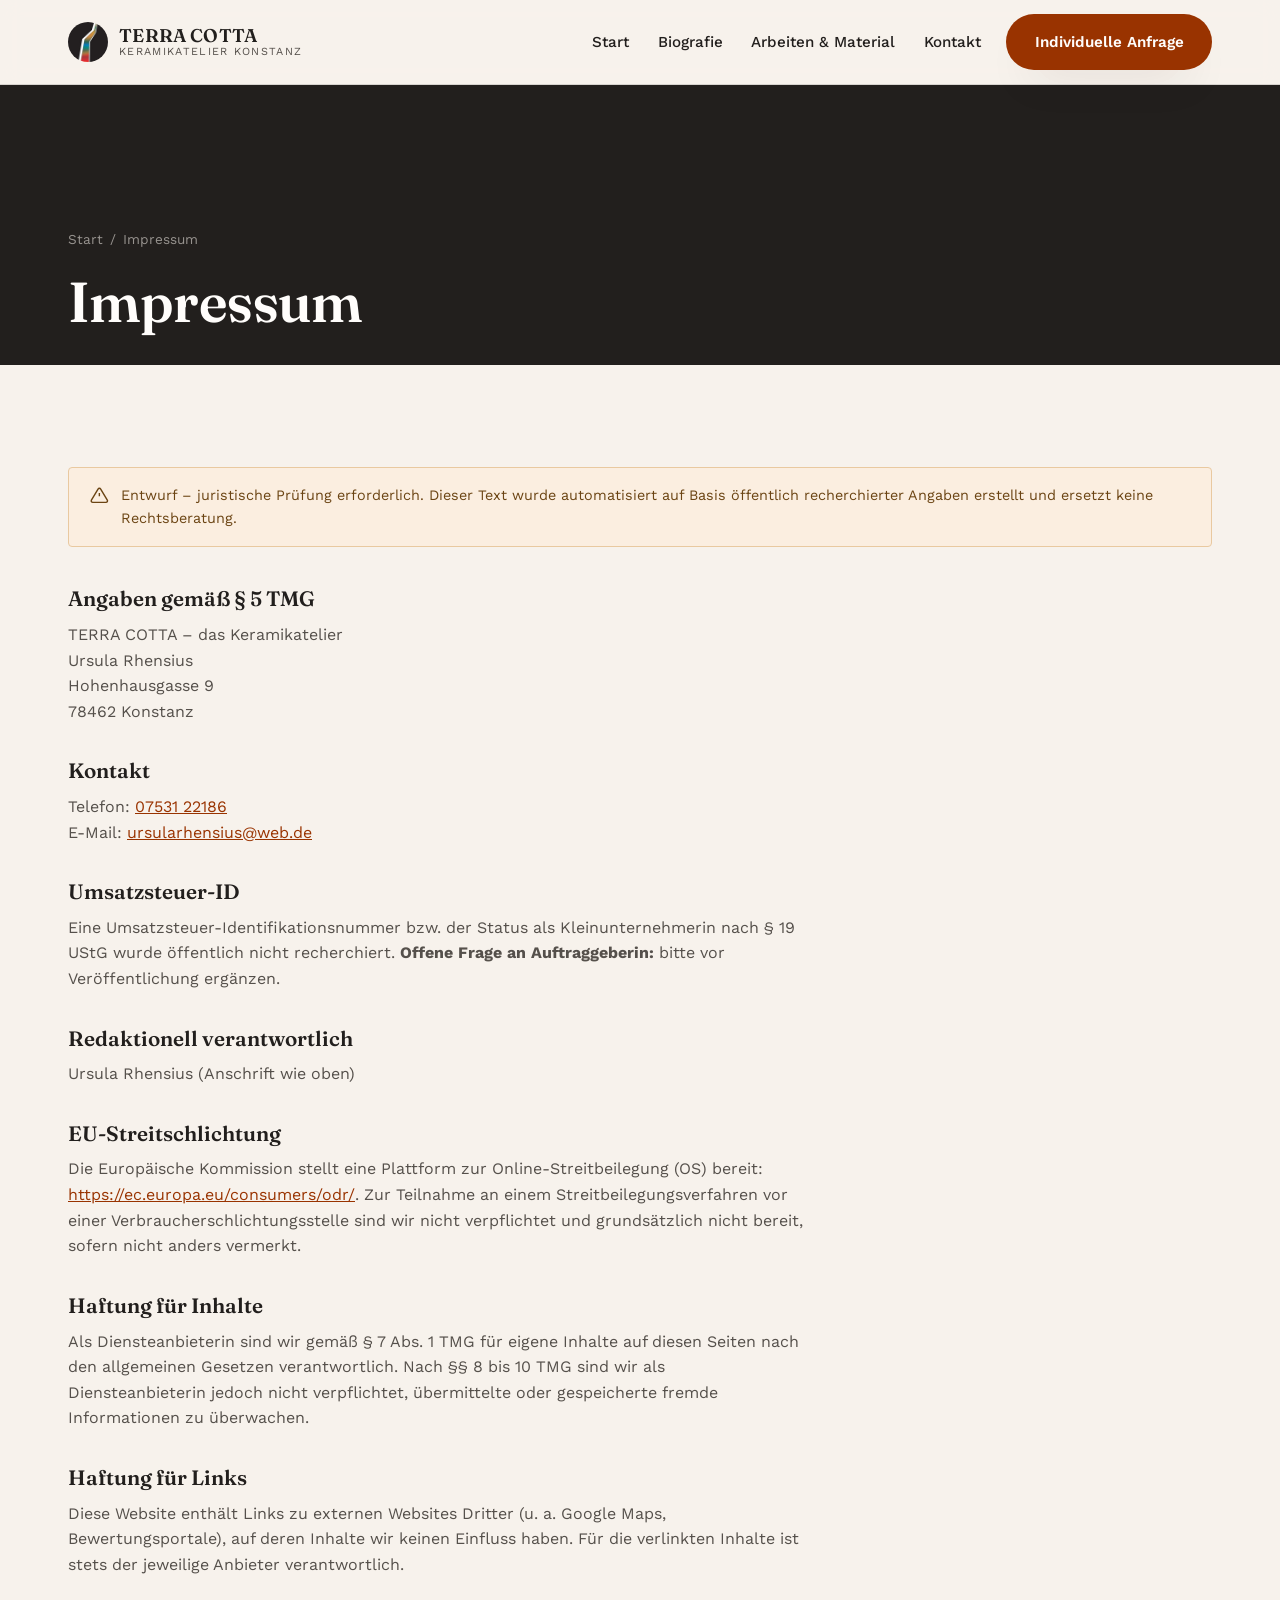
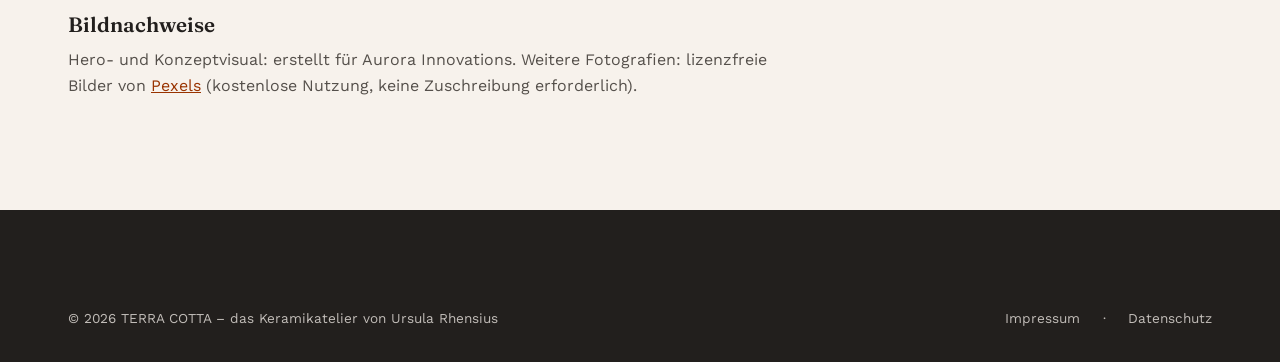
==== impressum.html @ 68149b25 "Initial commit: TERRA COTTA Keramikatelier Website Statische Website (HTML/CSS/Vanilla-JS) fuer das " ====
<!doctype html>
<html lang="de" class="no-js">
<head>
<meta charset="UTF-8">
<meta name="viewport" content="width=device-width, initial-scale=1">
<title>Impressum – TERRA COTTA Konstanz</title>
<meta name="robots" content="noindex">
<link rel="canonical" href="https://terra-cotta.aurora-innovations.de/impressum.html">
<meta name="theme-color" content="#221f1d">
<link rel="icon" href="/favicon.ico" sizes="any">
<link rel="icon" href="/assets/img/icon-32.png" type="image/png" sizes="32x32">
<link rel="stylesheet" href="/assets/css/style.css">
<script>document.documentElement.classList.remove('no-js');</script>
<!-- ENTWURF – JURISTISCHE PRÜFUNG ERFORDERLICH: automatisiert erstellter Entwurf
     auf Basis öffentlich recherchierter Angaben. Vor Veröffentlichung durch eine
     fachkundige Person pruefen (u.a. Umsatzsteuer-ID / Kleinunternehmerstatus). -->
</head>
<body>
<a class="skip-link" href="#main">Zum Inhalt springen</a>

<header class="site-header" data-site-header>
  <div class="container site-header__bar">
    <a class="brand" href="/">
      <img src="/assets/img/icon-180.png" alt="" width="40" height="40">
      <span class="brand__text">
        <span class="brand__name">TERRA COTTA</span>
        <span class="brand__sub">Keramikatelier Konstanz</span>
      </span>
    </a>
    <button class="nav-toggle" data-nav-toggle aria-expanded="false" aria-controls="primary-nav" aria-label="Menü öffnen">
      <svg viewBox="0 0 24 24" fill="none" stroke="currentColor" stroke-width="1.8" aria-hidden="true"><path d="M3 6h18M3 12h18M3 18h18"/></svg>
    </button>
    <nav class="primary-nav" id="primary-nav" data-nav aria-label="Hauptnavigation">
      <ul class="primary-nav__list">
        <li><a href="/">Start</a></li>
        <li><a href="/ueber-uns.html">Biografie</a></li>
        <li><a href="/arbeiten.html">Arbeiten&nbsp;&amp;&nbsp;Material</a></li>
        <li><a href="/kontakt.html">Kontakt</a></li>
      </ul>
    </nav>
    <a class="btn btn--primary header-cta" href="/kontakt.html">Individuelle Anfrage</a>
  </div>
  <div class="nav-scrim" data-nav-scrim></div>
</header>

<main id="main">
  <section class="page-hero" style="padding-bottom:2rem">
    <div class="container">
      <div class="breadcrumb"><a href="/">Start</a><span>/</span><span>Impressum</span></div>
      <h1>Impressum</h1>
    </div>
  </section>

  <section class="section">
    <div class="container">
      <div class="legal-notice">
        <svg viewBox="0 0 24 24" fill="none" stroke="currentColor" stroke-width="1.8" aria-hidden="true"><path d="M12 9v4M12 17h.01M10.3 3.9 1.8 18a2 2 0 0 0 1.7 3h17a2 2 0 0 0 1.7-3L13.7 3.9a2 2 0 0 0-3.4 0Z"/></svg>
        <span>Entwurf – juristische Prüfung erforderlich. Dieser Text wurde automatisiert auf Basis öffentlich recherchierter Angaben erstellt und ersetzt keine Rechtsberatung.</span>
      </div>

      <div class="legal-content">
        <h2>Angaben gemäß § 5 TMG</h2>
        <p>
          TERRA COTTA – das Keramikatelier<br>
          Ursula Rhensius<br>
          Hohenhausgasse 9<br>
          78462 Konstanz
        </p>

        <h2>Kontakt</h2>
        <p>
          Telefon: <a href="tel:+4975312186">07531 22186</a><br>
          E-Mail: <a href="mailto:ursularhensius@web.de">ursularhensius@web.de</a>
        </p>

        <h2>Umsatzsteuer-ID</h2>
        <p>Eine Umsatzsteuer-Identifikationsnummer bzw. der Status als Kleinunternehmerin nach § 19 UStG wurde öffentlich nicht recherchiert. <strong>Offene Frage an Auftraggeberin:</strong> bitte vor Veröffentlichung ergänzen.</p>

        <h2>Redaktionell verantwortlich</h2>
        <p>Ursula Rhensius (Anschrift wie oben)</p>

        <h2>EU-Streitschlichtung</h2>
        <p>Die Europäische Kommission stellt eine Plattform zur Online-Streitbeilegung (OS) bereit: <a href="https://ec.europa.eu/consumers/odr/" target="_blank" rel="noopener">https://ec.europa.eu/consumers/odr/</a>. Zur Teilnahme an einem Streitbeilegungsverfahren vor einer Verbraucherschlichtungsstelle sind wir nicht verpflichtet und grundsätzlich nicht bereit, sofern nicht anders vermerkt.</p>

        <h2>Haftung für Inhalte</h2>
        <p>Als Diensteanbieterin sind wir gemäß § 7 Abs. 1 TMG für eigene Inhalte auf diesen Seiten nach den allgemeinen Gesetzen verantwortlich. Nach §§ 8 bis 10 TMG sind wir als Diensteanbieterin jedoch nicht verpflichtet, übermittelte oder gespeicherte fremde Informationen zu überwachen.</p>

        <h2>Haftung für Links</h2>
        <p>Diese Website enthält Links zu externen Websites Dritter (u. a. Google Maps, Bewertungsportale), auf deren Inhalte wir keinen Einfluss haben. Für die verlinkten Inhalte ist stets der jeweilige Anbieter verantwortlich.</p>

        <h2>Bildnachweise</h2>
        <p>Hero- und Konzeptvisual: erstellt für Aurora Innovations. Weitere Fotografien: lizenzfreie Bilder von <a href="https://www.pexels.com/license/" target="_blank" rel="noopener">Pexels</a> (kostenlose Nutzung, keine Zuschreibung erforderlich).</p>
      </div>
    </div>
  </section>
</main>

<footer class="site-footer">
  <div class="container">
    <div class="footer-bottom">
      <span>© <span id="year">2026</span> TERRA COTTA – das Keramikatelier von Ursula Rhensius</span>
      <span class="footer-bottom__links"><a href="/impressum.html">Impressum</a> · <a href="/datenschutz.html">Datenschutz</a></span>
    </div>
  </div>
</footer>
<script src="/assets/js/main.js" defer></script>
</body>
</html>
---- assets/css/style.css ----
/* =========================================================================
   TERRA COTTA - das Keramikatelier von Ursula Rhensius
   Design-System: warmes Editorial, handwerklich, ruhig.
   ========================================================================= */

@import url("fonts.css");

/* --- Reset ------------------------------------------------------------- */
*, *::before, *::after { box-sizing: border-box; }
html { -webkit-text-size-adjust: 100%; scroll-behavior: smooth; }
@media (prefers-reduced-motion: reduce) {
  html { scroll-behavior: auto; }
}
body { margin: 0; }
img, picture, svg { display: block; max-width: 100%; height: auto; }
h1, h2, h3, h4, p, figure { margin: 0; }
ul { margin: 0; padding: 0; list-style: none; }
a { color: inherit; text-decoration: none; }
button { font: inherit; color: inherit; background: none; border: 0; cursor: pointer; }
input, textarea, select { font: inherit; color: inherit; }

/* --- Design Tokens ------------------------------------------------------ */
:root {
  /* Farben: aus der echten Website (#993300 Ueberschrift, #808080 Text) und
     dem tatsaechlichen Firmenlogo per Pixel-Sampling abgeleitet, siehe
     phase2_markenanalyse.md */
  --ink: #221f1d;
  --ink-soft: #55504b;
  --paper: #f7f2ec;
  --paper-alt: #ece2d4;
  --paper-deep: #ddcfbb;
  --line: rgba(34, 31, 29, 0.14);
  --terracotta: #993300;
  --terracotta-dark: #732600;
  --amber: #c46627;
  --petrol: #0e6f8e;
  --rust: #a3272c;
  --white: #fffdfb;

  --font-serif: "Fraunces", "Iowan Old Style", Georgia, serif;
  --font-sans: "Work Sans", system-ui, -apple-system, "Segoe UI", sans-serif;

  --container: 1240px;
  --gutter: clamp(1.25rem, 4vw, 3rem);
  --radius: 4px;
  --shadow-soft: 0 20px 45px -25px rgba(34, 22, 12, 0.45);

  --ease: cubic-bezier(0.22, 0.61, 0.36, 1);
}

:root[data-theme="dark"], :root:not([data-theme="light"]) {
  color-scheme: light;
}

/* --- Basistypografie ----------------------------------------------------- */
body {
  font-family: var(--font-sans);
  font-size: 1rem;
  line-height: 1.6;
  color: var(--ink);
  background: var(--paper);
  font-weight: 400;
}

h1, h2, h3, h4 { font-family: var(--font-serif); font-weight: 600; line-height: 1.12; color: var(--ink); }
h1 { font-size: clamp(2.4rem, 4.4vw, 4.1rem); letter-spacing: -0.01em; }
h2 { font-size: clamp(1.9rem, 3vw, 2.7rem); }
h3 { font-size: clamp(1.3rem, 1.8vw, 1.6rem); }
h4 { font-size: 1.05rem; font-family: var(--font-sans); font-weight: 600; text-transform: uppercase; letter-spacing: 0.08em; }

p { color: var(--ink-soft); }
.lede { font-size: clamp(1.05rem, 1.4vw, 1.25rem); color: var(--ink-soft); max-width: 46em; }

.eyebrow {
  display: inline-flex;
  align-items: center;
  gap: 0.6em;
  font-size: 0.78rem;
  font-weight: 600;
  letter-spacing: 0.18em;
  text-transform: uppercase;
  color: var(--terracotta);
}
.eyebrow::before {
  content: "";
  width: 1.6em;
  height: 1px;
  background: currentColor;
}

.italic-lead { font-family: var(--font-serif); font-style: italic; font-weight: 500; }

/* --- Layout-Hilfen -------------------------------------------------------- */
.container { max-width: var(--container); margin-inline: auto; padding-inline: var(--gutter); }
.section { padding-block: clamp(3.5rem, 8vw, 7rem); }
.section--alt { background: var(--paper-alt); }
.section--ink { background: var(--ink); color: var(--paper); }
.section--ink p { color: rgba(247, 242, 236, 0.75); }
.section--ink h2 { color: var(--paper); }
.section-head { max-width: 40em; margin-bottom: clamp(2rem, 5vw, 3.5rem); }
.section-head--center { margin-inline: auto; text-align: center; }
.stack { display: flex; flex-direction: column; gap: 1rem; }
.visually-hidden {
  position: absolute; width: 1px; height: 1px; padding: 0; margin: -1px;
  overflow: hidden; clip: rect(0,0,0,0); white-space: nowrap; border: 0;
}

.skip-link {
  position: fixed; top: -100%; left: 1rem; z-index: 1000;
  background: var(--ink); color: var(--paper); padding: 0.8em 1.2em;
  border-radius: var(--radius); transition: top 0.2s var(--ease);
}
.skip-link:focus { top: 1rem; }

:focus-visible { outline: 3px solid var(--petrol); outline-offset: 3px; }

/* --- Buttons -------------------------------------------------------------- */
.btn {
  display: inline-flex; align-items: center; gap: 0.6em;
  padding: 0.95em 1.8em;
  border-radius: 999px;
  font-weight: 600; font-size: 0.95rem;
  border: 1px solid transparent;
  transition: transform 0.25s var(--ease), background 0.25s var(--ease), color 0.25s var(--ease), box-shadow 0.25s var(--ease);
  white-space: nowrap;
}
.btn svg { width: 1.1em; height: 1.1em; transition: transform 0.25s var(--ease); flex-shrink: 0; }
.btn:hover svg, .btn:focus-visible svg { transform: translateX(3px); }
.btn--primary { background: var(--terracotta); color: var(--white); box-shadow: var(--shadow-soft); }
.btn--primary:hover, .btn--primary:focus-visible { background: var(--terracotta-dark); transform: translateY(-2px); }
.btn--ghost { border-color: currentColor; color: var(--ink); }
.btn--ghost:hover, .btn--ghost:focus-visible { background: var(--ink); color: var(--paper); }
.btn--ghost-light { border-color: rgba(247,242,236,0.55); color: var(--paper); }
.btn--ghost-light:hover, .btn--ghost-light:focus-visible { background: var(--paper); color: var(--ink); }
.btn--link { padding: 0; border-radius: 0; position: relative; color: var(--terracotta); }
.btn--link::after {
  content: ""; position: absolute; left: 0; right: 0; bottom: -0.2em; height: 2px;
  background: currentColor; transform: scaleX(0.3); transform-origin: left; transition: transform 0.3s var(--ease);
}
.btn--link:hover::after, .btn--link:focus-visible::after { transform: scaleX(1); }

/* =========================================================================
   Header / Navigation
   ========================================================================= */
.site-header {
  position: sticky; top: 0; z-index: 100;
  background: rgba(247, 242, 236, 0.88);
  backdrop-filter: blur(10px);
  -webkit-backdrop-filter: blur(10px);
  border-bottom: 1px solid var(--line);
}
.site-header__bar {
  display: flex; align-items: center; justify-content: space-between;
  gap: 1.5rem; padding-block: 0.9rem;
}
.brand {
  display: flex; align-items: center; gap: 0.7rem;
  margin-right: auto;
  flex-shrink: 0;
}
.brand img { width: 40px; height: 40px; border-radius: 50%; }
.brand__text { display: flex; flex-direction: column; line-height: 1.1; }
.brand__name { font-family: var(--font-serif); font-weight: 600; font-size: 1.15rem; letter-spacing: 0.01em; white-space: nowrap; }
.brand__sub { font-size: 0.68rem; letter-spacing: 0.12em; text-transform: uppercase; color: var(--ink-soft); white-space: nowrap; }

.nav-toggle {
  display: none;
  width: 44px; height: 44px; border-radius: 50%;
  align-items: center; justify-content: center;
  border: 1px solid var(--line);
  flex-shrink: 0;
}
.nav-toggle svg { width: 20px; height: 20px; }

.primary-nav__list {
  display: flex;
  align-items: center;
  gap: clamp(1.1rem, 2vw, 2.1rem);
}
.primary-nav__list a {
  display: inline-block;
  white-space: nowrap;
  font-size: 0.95rem;
  font-weight: 500;
  padding: 0.4em 0.1em;
  position: relative;
}
.primary-nav__list a::after {
  content: ""; position: absolute; left: 0; right: 0; bottom: -2px; height: 2px;
  background: var(--terracotta); transform: scaleX(0); transform-origin: left;
  transition: transform 0.25s var(--ease);
}
.primary-nav__list a:hover::after,
.primary-nav__list a:focus-visible::after,
.primary-nav__list a[aria-current="page"]::after { transform: scaleX(1); }
.primary-nav__list a[aria-current="page"] { color: var(--terracotta); }

.header-cta { flex-shrink: 0; }

@media (max-width: 860px) {
  .nav-toggle { display: inline-flex; }
  .header-cta.btn { display: none; }
  .primary-nav {
    position: fixed; inset: 0 0 0 auto; width: min(84vw, 360px);
    background: var(--paper); padding: 6rem 2rem 2rem;
    transform: translateX(100%); transition: transform 0.35s var(--ease);
    box-shadow: -30px 0 60px -30px rgba(0,0,0,0.35);
  }
  .primary-nav[data-open="true"] { transform: translateX(0); }
  .primary-nav__list { flex-direction: column; align-items: flex-start; gap: 1.6rem; }
  .primary-nav__list a { font-size: 1.15rem; }
  .nav-scrim {
    position: fixed; inset: 0; background: rgba(20,16,12,0.4); opacity: 0;
    pointer-events: none; transition: opacity 0.3s var(--ease); z-index: 90;
  }
  .nav-scrim[data-open="true"] { opacity: 1; pointer-events: auto; }
}

/* =========================================================================
   Hero
   ========================================================================= */
.hero {
  position: relative;
  overflow: hidden;
  background: var(--ink);
  color: var(--paper);
  min-height: min(92vh, 880px);
  display: flex;
  align-items: stretch;
}
.hero__stage {
  position: absolute; inset: 0;
  overflow: hidden;
}
.hero__layer {
  position: absolute; inset: -6%;
  width: 112%; height: 112%;
  object-fit: cover;
  object-position: right center;
  will-change: transform;
}
.hero__layer--bg {
  filter: saturate(0.95);
  transform: scale(1.08);
}
.hero__layer--plate {
  transform: scale(1.02);
}
.hero__glow {
  position: absolute; inset: 0;
  mix-blend-mode: screen;
  opacity: 0.55;
  background: radial-gradient(38em 30em at 30% 40%, rgba(255, 214, 160, 0.55), transparent 60%);
  clip-path: polygon(38% 0, 100% 0, 100% 100%, 42% 100%);
  transform: translate3d(0,0,0);
  pointer-events: none;
}
.hero__scrim {
  position: absolute; inset: 0;
  background:
    linear-gradient(100deg, rgba(17,14,11,0.94) 0%, rgba(17,14,11,0.75) 34%, rgba(17,14,11,0.18) 56%, rgba(17,14,11,0.05) 68%),
    linear-gradient(0deg, rgba(10,8,6,0.55) 0%, transparent 30%);
  pointer-events: none;
}
.hero__content {
  position: relative; z-index: 2;
  display: flex; flex-direction: column; justify-content: center;
  gap: 1.6rem;
  padding-block: clamp(6rem, 14vh, 9rem);
  max-width: 34rem;
}
.hero .eyebrow { color: #f0c894; }
.hero h1 { color: var(--white); }
.hero h1 em { font-style: italic; color: #f0c894; }
.hero__lede { color: rgba(247, 242, 236, 0.82); font-size: clamp(1.05rem, 1.5vw, 1.2rem); max-width: 30em; }
.hero__actions { display: flex; flex-wrap: wrap; gap: 1rem; margin-top: 0.6rem; }
.hero__meta { display: flex; flex-wrap: wrap; gap: 1.5rem; margin-top: 1.4rem; font-size: 0.85rem; color: rgba(247,242,236,0.65); }
.hero__meta span { display: flex; align-items: center; gap: 0.5em; }
.hero__meta svg { width: 1.1em; height: 1.1em; flex-shrink: 0; }

.hero__scrolldown {
  position: absolute; bottom: 1.8rem; left: 50%; transform: translateX(-50%);
  z-index: 2; display: flex; flex-direction: column; align-items: center; gap: 0.5rem;
  color: rgba(247,242,236,0.7); font-size: 0.7rem; letter-spacing: 0.14em; text-transform: uppercase;
}
.hero__scrolldown span.line { width: 1px; height: 34px; background: currentColor; overflow: hidden; position: relative; }
.hero__scrolldown span.line::after {
  content: ""; position: absolute; top: -100%; left: 0; width: 100%; height: 100%;
  background: #f0c894; animation: scrollpulse 2.2s var(--ease) infinite;
}
@keyframes scrollpulse { 0% { top: -100%; } 60% { top: 100%; } 100% { top: 100%; } }

.no-js .hero__layer--plate { position: static; width: 100%; height: auto; inset: auto; }
.no-js .hero__layer--bg, .no-js .hero__glow { display: none; }
.no-js .hero__stage { position: relative; }

@media (prefers-reduced-motion: reduce) {
  .hero__scrolldown span.line::after { animation: none; display: none; }
}

@media (max-width: 720px) {
  .hero { min-height: auto; }
  .hero__content { padding-block: 7.5rem 3.5rem; max-width: none; }
  .hero__layer { object-position: 68% center; }
  .hero__scrim {
    background:
      linear-gradient(180deg, rgba(17,14,11,0.55) 0%, rgba(17,14,11,0.94) 62%, rgba(17,14,11,0.97) 100%);
  }
  .hero__glow { clip-path: none; opacity: 0.35; }
}

/* =========================================================================
   Intro / Werke-Teaser
   ========================================================================= */
.intro-grid {
  display: grid; grid-template-columns: repeat(12, 1fr); gap: clamp(1.5rem, 3vw, 2.5rem);
  align-items: start;
}
.intro-grid .section-head { grid-column: 1 / span 7; margin-bottom: 0; }
.intro-grid .intro-figures { grid-column: 8 / span 5; }
.stat-row { display: flex; gap: clamp(1.5rem, 4vw, 3rem); flex-wrap: wrap; margin-top: 1rem; }
.stat { display: flex; flex-direction: column; }
.stat strong { font-family: var(--font-serif); font-size: clamp(2rem, 3.2vw, 2.8rem); color: var(--terracotta); line-height: 1; }
.stat span { font-size: 0.85rem; color: var(--ink-soft); margin-top: 0.4rem; }

.card-grid { display: grid; grid-template-columns: repeat(3, 1fr); gap: clamp(1.25rem, 2.5vw, 2rem); }
.work-card { position: relative; border-radius: var(--radius); overflow: hidden; aspect-ratio: 4/5; background: var(--paper-deep); }
.work-card img { width: 100%; height: 100%; object-fit: cover; transition: transform 0.6s var(--ease); }
.work-card:hover img, .work-card:focus-within img { transform: scale(1.06); }
.work-card figcaption {
  position: absolute; inset-inline: 0; bottom: 0; padding: 1.4rem 1.2rem;
  background: linear-gradient(0deg, rgba(20,16,12,0.85), transparent 80%);
  color: var(--white); font-size: 0.9rem; font-weight: 500;
}

@media (max-width: 900px) {
  .intro-grid .section-head, .intro-grid .intro-figures { grid-column: 1 / -1; }
  .card-grid { grid-template-columns: repeat(2, 1fr); }
}
@media (max-width: 560px) {
  .card-grid { grid-template-columns: 1fr; }
}

/* =========================================================================
   Split-Sektion (Material / Handwerk)
   ========================================================================= */
.split {
  display: grid; grid-template-columns: 1fr 1fr; gap: clamp(2rem, 5vw, 4.5rem);
  align-items: center;
}
.split--reverse .split__media { order: 2; }
.split__media { position: relative; }
.split__media img { border-radius: var(--radius); width: 100%; box-shadow: var(--shadow-soft); }
.split__media .badge {
  position: absolute; bottom: -1.4rem; left: -1.4rem;
  background: var(--white); border-radius: var(--radius);
  padding: 1rem 1.3rem; box-shadow: var(--shadow-soft);
  font-family: var(--font-serif); font-weight: 600; font-size: 0.95rem;
  max-width: 13rem;
}
.split__body { display: flex; flex-direction: column; gap: 1.1rem; }
.split__list { display: flex; flex-direction: column; gap: 0.9rem; margin-top: 0.4rem; }
.split__list li { display: flex; gap: 0.8em; align-items: flex-start; color: var(--ink-soft); }
.split__list svg { width: 1.3em; height: 1.3em; color: var(--terracotta); flex-shrink: 0; margin-top: 0.15em; }

@media (max-width: 780px) {
  .split { grid-template-columns: 1fr; }
  .split--reverse .split__media { order: 0; }
  .split__media .badge { left: 1rem; bottom: -1.2rem; }
}

/* =========================================================================
   Zitat / Bewertung
   ========================================================================= */
.quote {
  max-width: 46em; margin-inline: auto; text-align: center;
}
.quote blockquote {
  font-family: var(--font-serif); font-style: italic; font-weight: 500;
  font-size: clamp(1.5rem, 3vw, 2.2rem); line-height: 1.35; margin: 0 0 1.2rem;
}
.quote cite { font-style: normal; font-size: 0.9rem; color: rgba(247,242,236,0.7); display: block; }
.quote__stars { display: flex; justify-content: center; gap: 0.2rem; margin-bottom: 1.4rem; color: #f0c894; }
.quote__stars svg { width: 1.2rem; height: 1.2rem; }

/* =========================================================================
   Öffnungszeiten + Karte
   ========================================================================= */
.visit-grid {
  display: grid; grid-template-columns: 1fr 1fr; gap: clamp(2rem, 4vw, 3.5rem);
}
.info-list { display: flex; flex-direction: column; gap: 1.4rem; margin-top: 1.5rem; }
.info-list__item { display: flex; gap: 1rem; }
.info-list__item svg { width: 1.4em; height: 1.4em; color: var(--terracotta); flex-shrink: 0; margin-top: 0.15em; }
.info-list__item h4 { margin-bottom: 0.3rem; color: var(--ink); letter-spacing: 0.06em; }
.hours-table { width: 100%; border-collapse: collapse; margin-top: 0.3rem; }
.hours-table td { padding: 0.35em 0; border-bottom: 1px dashed var(--line); font-size: 0.95rem; }
.hours-table td:last-child { text-align: right; color: var(--ink); font-weight: 500; }
.hours-table tr:last-child td { border-bottom: none; }

.map-frame {
  position: relative; border-radius: var(--radius); overflow: hidden;
  aspect-ratio: 4/3; background: var(--paper-deep);
  box-shadow: var(--shadow-soft);
}
.map-frame iframe { position: absolute; inset: 0; width: 100%; height: 100%; border: 0; }
.map-frame__fallback {
  position: absolute; inset: 0; display: flex; flex-direction: column;
  align-items: flex-start; justify-content: flex-end; gap: 0.6rem;
  padding: 1.6rem; background:
    linear-gradient(160deg, var(--paper-deep), var(--paper-alt));
}
.map-frame__fallback svg { width: 2.2rem; height: 2.2rem; color: var(--terracotta); }

@media (max-width: 780px) {
  .visit-grid { grid-template-columns: 1fr; }
}

/* =========================================================================
   FAQ
   ========================================================================= */
.faq-list { max-width: 52em; margin-inline: auto; border-top: 1px solid var(--line); }
.faq-item { border-bottom: 1px solid var(--line); }
.faq-item__q {
  width: 100%; display: flex; align-items: center; justify-content: space-between;
  gap: 1rem; padding: 1.4rem 0.2rem; text-align: left;
  font-family: var(--font-serif); font-size: 1.15rem; font-weight: 600;
}
.faq-item__q svg { width: 1.3rem; height: 1.3rem; flex-shrink: 0; transition: transform 0.3s var(--ease); color: var(--terracotta); }
.faq-item[data-open="true"] .faq-item__q svg { transform: rotate(45deg); }
.faq-item__a {
  overflow: hidden; max-height: 0; transition: max-height 0.35s var(--ease);
}
.faq-item__a p { padding: 0 0.2rem 1.5rem; max-width: 42em; }
.faq-item[data-open="true"] .faq-item__a { max-height: 20em; }

/* =========================================================================
   CTA-Band
   ========================================================================= */
.cta-band {
  display: flex; flex-wrap: wrap; align-items: center; justify-content: space-between;
  gap: 2rem; padding: clamp(2.5rem, 5vw, 4rem); border-radius: var(--radius);
  background: linear-gradient(120deg, var(--terracotta), var(--terracotta-dark));
  color: var(--white);
}
.cta-band h2 { color: var(--white); max-width: 22em; }
.cta-band__actions { display: flex; gap: 1rem; flex-wrap: wrap; }

/* =========================================================================
   Footer
   ========================================================================= */
.site-footer { background: var(--ink); color: rgba(247,242,236,0.75); padding-block: clamp(3rem, 6vw, 4.5rem) 2rem; }
.footer-grid {
  display: grid; grid-template-columns: 1.4fr 1fr 1fr 1fr; gap: 2.5rem;
  padding-bottom: 2.5rem; border-bottom: 1px solid rgba(247,242,236,0.14);
}
.footer-brand { display: flex; align-items: center; gap: 0.7rem; margin-bottom: 1rem; }
.footer-brand img { width: 38px; height: 38px; border-radius: 50%; }
.footer-brand strong { font-family: var(--font-serif); color: var(--paper); font-size: 1.1rem; }
.footer-col h4 { color: rgba(247,242,236,0.5); margin-bottom: 1rem; }
.footer-col ul { display: flex; flex-direction: column; gap: 0.7rem; }
.footer-col a:hover, .footer-col a:focus-visible { color: var(--paper); }
.footer-bottom { display: flex; flex-wrap: wrap; justify-content: space-between; gap: 1rem; padding-top: 1.6rem; font-size: 0.85rem; }
.footer-bottom__links { display: flex; gap: 1.4rem; }

@media (max-width: 860px) {
  .footer-grid { grid-template-columns: 1fr 1fr; }
}
@media (max-width: 520px) {
  .footer-grid { grid-template-columns: 1fr; }
}

/* =========================================================================
   Seiten-Hero (Unterseiten)
   ========================================================================= */
.page-hero {
  background: var(--ink); color: var(--paper);
  padding-block: clamp(6.5rem, 16vh, 9rem) clamp(3rem, 6vw, 4.5rem);
}
.page-hero .eyebrow { color: #f0c894; }
.page-hero h1 { color: var(--white); }
.page-hero .lede { color: rgba(247,242,236,0.78); }
.breadcrumb { display: flex; gap: 0.5em; font-size: 0.85rem; color: rgba(247,242,236,0.55); margin-bottom: 1.2rem; }
.breadcrumb a:hover { color: var(--paper); }

/* =========================================================================
   Biografie / Timeline
   ========================================================================= */
.timeline { position: relative; max-width: 48em; margin-inline: auto; padding-left: 2.2rem; }
.timeline::before { content: ""; position: absolute; left: 0.4rem; top: 0.4rem; bottom: 0.4rem; width: 2px; background: var(--line); }
.timeline-item { position: relative; padding-bottom: 2.6rem; }
.timeline-item:last-child { padding-bottom: 0; }
.timeline-item::before {
  content: ""; position: absolute; left: -2.2rem; top: 0.35rem; width: 0.9rem; height: 0.9rem;
  border-radius: 50%; background: var(--terracotta); border: 3px solid var(--paper); box-shadow: 0 0 0 1px var(--line);
}
.timeline-item time { display: block; font-weight: 600; color: var(--terracotta); margin-bottom: 0.3rem; font-size: 0.9rem; letter-spacing: 0.04em; }

/* =========================================================================
   Arbeiten / Galerie
   ========================================================================= */
.filter-bar { display: flex; flex-wrap: wrap; gap: 0.7rem; margin-bottom: clamp(2rem, 4vw, 2.8rem); }
.filter-bar button {
  padding: 0.6em 1.2em; border-radius: 999px; border: 1px solid var(--line);
  font-size: 0.88rem; font-weight: 500; transition: all 0.25s var(--ease);
}
.filter-bar button[aria-pressed="true"] { background: var(--ink); color: var(--paper); border-color: var(--ink); }
.filter-bar button:hover { border-color: var(--ink); }

.gallery-grid { display: grid; grid-template-columns: repeat(3, 1fr); gap: clamp(1rem, 2.5vw, 1.75rem); }
.gallery-item { border-radius: var(--radius); overflow: hidden; position: relative; }
.gallery-item img { width: 100%; height: 100%; object-fit: cover; aspect-ratio: 4/5; transition: transform 0.6s var(--ease); }
.gallery-item:hover img { transform: scale(1.05); }
.gallery-item[data-size="tall"] { grid-row: span 2; }
.gallery-item[data-size="tall"] img { aspect-ratio: 4/8.4; }
.gallery-item figcaption {
  position: absolute; inset-inline: 0; bottom: 0; padding: 1.2rem;
  background: linear-gradient(0deg, rgba(20,16,12,0.82), transparent 75%);
  color: var(--white); font-size: 0.85rem;
  opacity: 0; transform: translateY(6px); transition: all 0.3s var(--ease);
}
.gallery-item:hover figcaption, .gallery-item:focus-within figcaption { opacity: 1; transform: translateY(0); }

@media (max-width: 900px) { .gallery-grid { grid-template-columns: repeat(2, 1fr); } }
@media (max-width: 560px) {
  .gallery-grid { grid-template-columns: 1fr; }
  .gallery-item[data-size="tall"] { grid-row: auto; }
  .gallery-item[data-size="tall"] img { aspect-ratio: 4/5; }
}

.material-steps { display: grid; grid-template-columns: repeat(3, 1fr); gap: clamp(1.5rem, 3vw, 2rem); margin-top: 2rem; }
.material-steps__item { padding: 1.8rem; background: var(--white); border-radius: var(--radius); border: 1px solid var(--line); }
.material-steps__item strong { font-family: var(--font-serif); font-size: 1.6rem; color: var(--terracotta); display: block; margin-bottom: 0.6rem; }
@media (max-width: 780px) { .material-steps { grid-template-columns: 1fr; } }

/* =========================================================================
   Kontakt
   ========================================================================= */
.contact-grid {
  display: grid; grid-template-columns: 1fr 1fr; gap: clamp(2rem, 4vw, 4rem);
  align-items: start;
}
.contact-form { display: flex; flex-direction: column; gap: 1.1rem; }
.form-row { display: flex; flex-direction: column; gap: 0.4rem; }
.form-row label { font-size: 0.85rem; font-weight: 600; letter-spacing: 0.03em; }
.form-row input, .form-row textarea {
  padding: 0.85em 1em; border: 1px solid var(--line); border-radius: var(--radius);
  background: var(--white); transition: border-color 0.2s var(--ease), box-shadow 0.2s var(--ease);
}
.form-row input:focus, .form-row textarea:focus { border-color: var(--terracotta); box-shadow: 0 0 0 3px rgba(153,51,0,0.12); outline: none; }
.form-note { font-size: 0.82rem; color: var(--ink-soft); }
.honeypot { position: absolute; left: -9999px; top: -9999px; }

.booking-card {
  border: 1px solid var(--line); border-radius: var(--radius); padding: 1.8rem;
  background: var(--white); display: flex; flex-direction: column; gap: 1rem;
}
.booking-embed {
  border: 1px dashed var(--line); border-radius: var(--radius);
  min-height: 220px; display: flex; align-items: center; justify-content: center;
  flex-direction: column; gap: 0.7rem; text-align: center; padding: 1.5rem;
  background: var(--paper-alt); color: var(--ink-soft); font-size: 0.9rem;
}

@media (max-width: 860px) { .contact-grid { grid-template-columns: 1fr; } }

/* =========================================================================
   Rechtstexte (Impressum / Datenschutz)
   ========================================================================= */
.legal-notice {
  background: #fbeee0; border: 1px solid #e9c9a0; color: #6b4413;
  border-radius: var(--radius); padding: 1rem 1.3rem; font-size: 0.9rem;
  margin-bottom: 2.5rem; display: flex; gap: 0.8rem; align-items: flex-start;
}
.legal-notice svg { width: 1.3em; height: 1.3em; flex-shrink: 0; margin-top: 0.1em; }
.legal-content { max-width: 46em; }
.legal-content h2 { font-size: 1.3rem; margin-top: 2.2rem; margin-bottom: 0.7rem; }
.legal-content h2:first-child { margin-top: 0; }
.legal-content p, .legal-content li { color: var(--ink-soft); margin-bottom: 0.6rem; }
.legal-content ul { padding-left: 1.2rem; list-style: disc; }
.legal-content a { color: var(--terracotta); text-decoration: underline; }

/* =========================================================================
   Divers
   ========================================================================= */
.badge-row { display: flex; flex-wrap: wrap; gap: 0.8rem; }
.pill {
  display: inline-flex; align-items: center; gap: 0.5em; font-size: 0.8rem;
  padding: 0.5em 1em; border-radius: 999px; background: var(--paper-alt); color: var(--ink-soft);
}
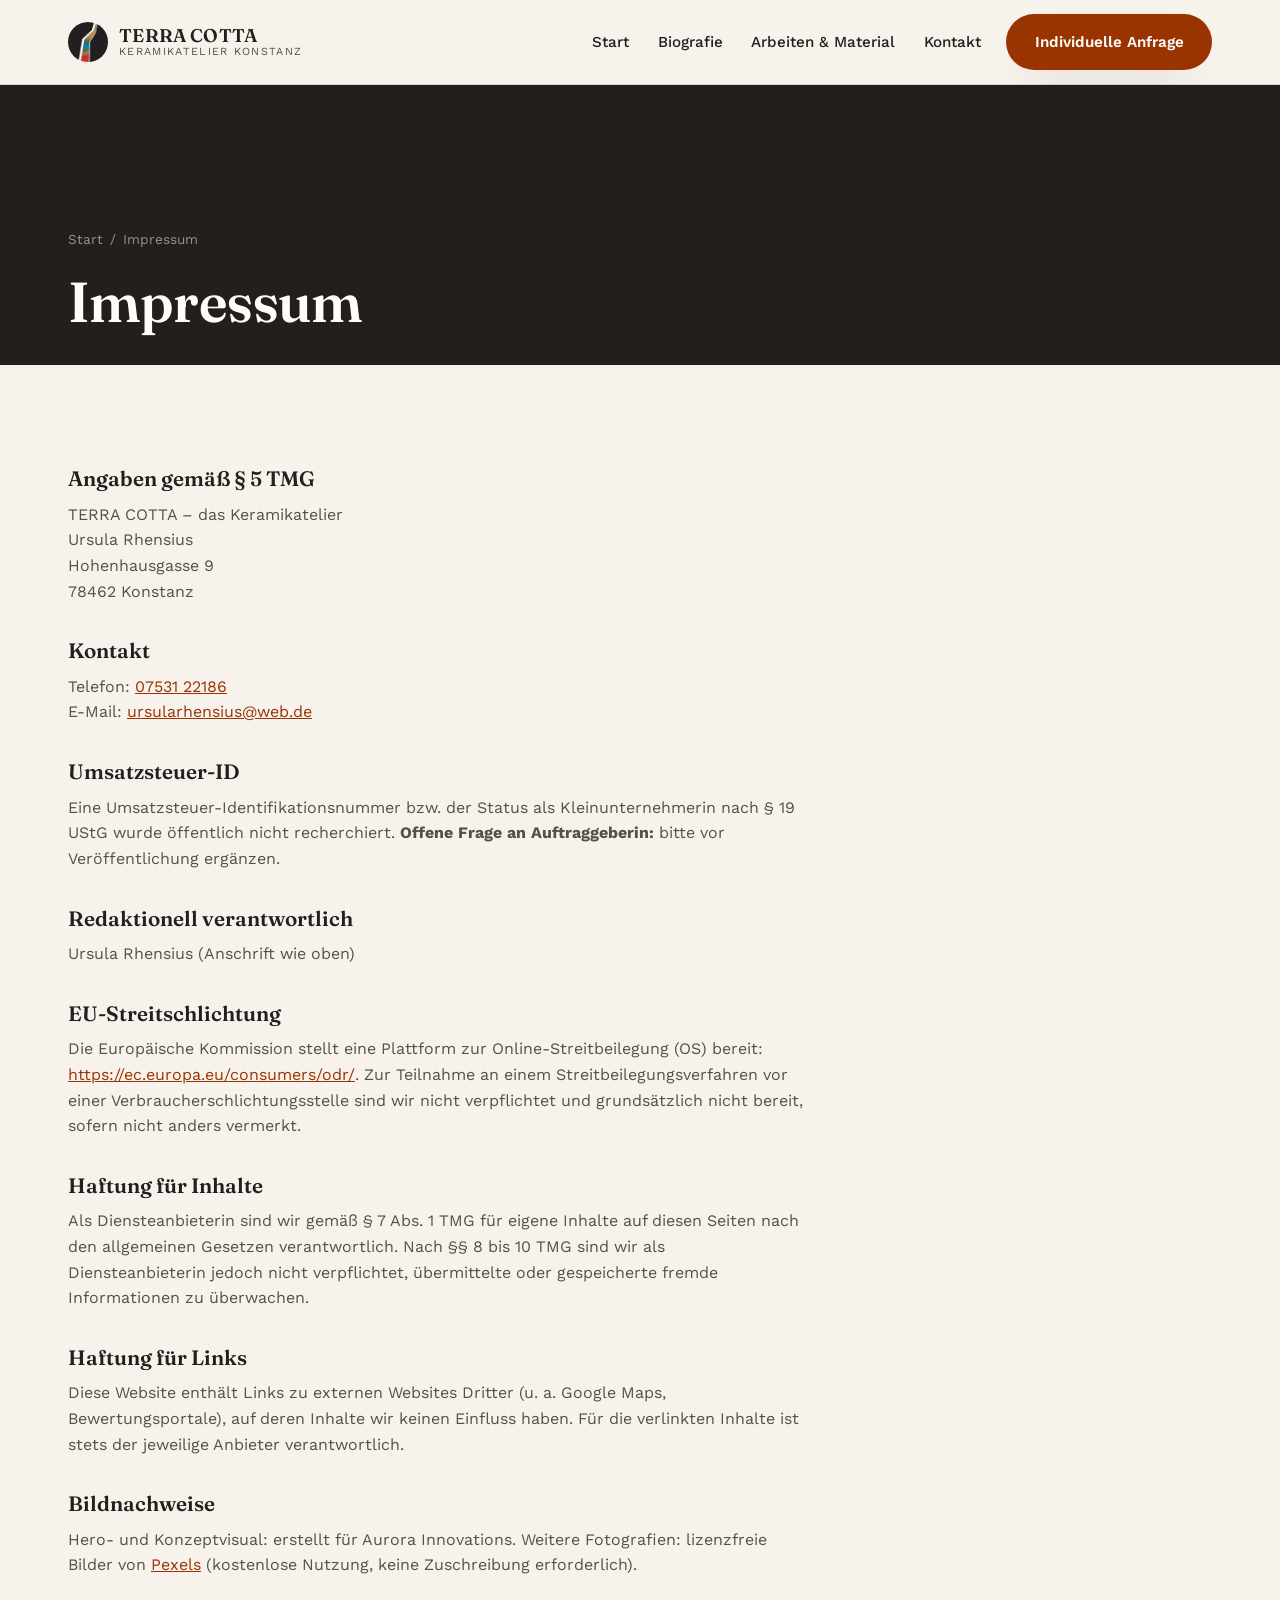
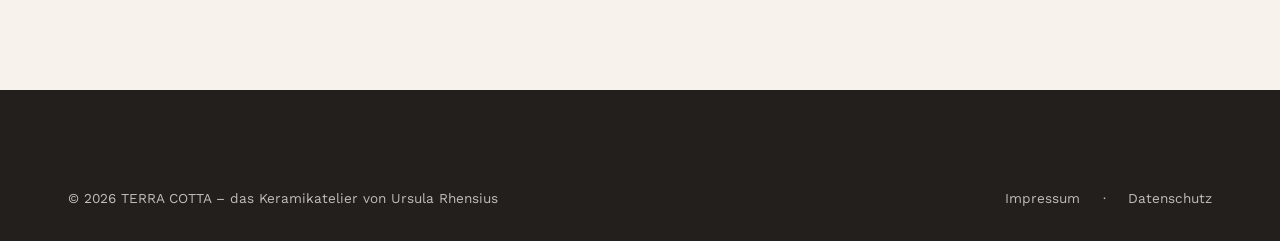
==== commit e1efcdba: "Remove visible draft disclaimers before outreach Drop the on-page legal-notice banners from impressu" ====
--- a/impressum.html
+++ b/impressum.html
@@ -53,11 +53,6 @@
 
   <section class="section">
     <div class="container">
-      <div class="legal-notice">
-        <svg viewBox="0 0 24 24" fill="none" stroke="currentColor" stroke-width="1.8" aria-hidden="true"><path d="M12 9v4M12 17h.01M10.3 3.9 1.8 18a2 2 0 0 0 1.7 3h17a2 2 0 0 0 1.7-3L13.7 3.9a2 2 0 0 0-3.4 0Z"/></svg>
-        <span>Entwurf – juristische Prüfung erforderlich. Dieser Text wurde automatisiert auf Basis öffentlich recherchierter Angaben erstellt und ersetzt keine Rechtsberatung.</span>
-      </div>
-
       <div class="legal-content">
         <h2>Angaben gemäß § 5 TMG</h2>
         <p>
